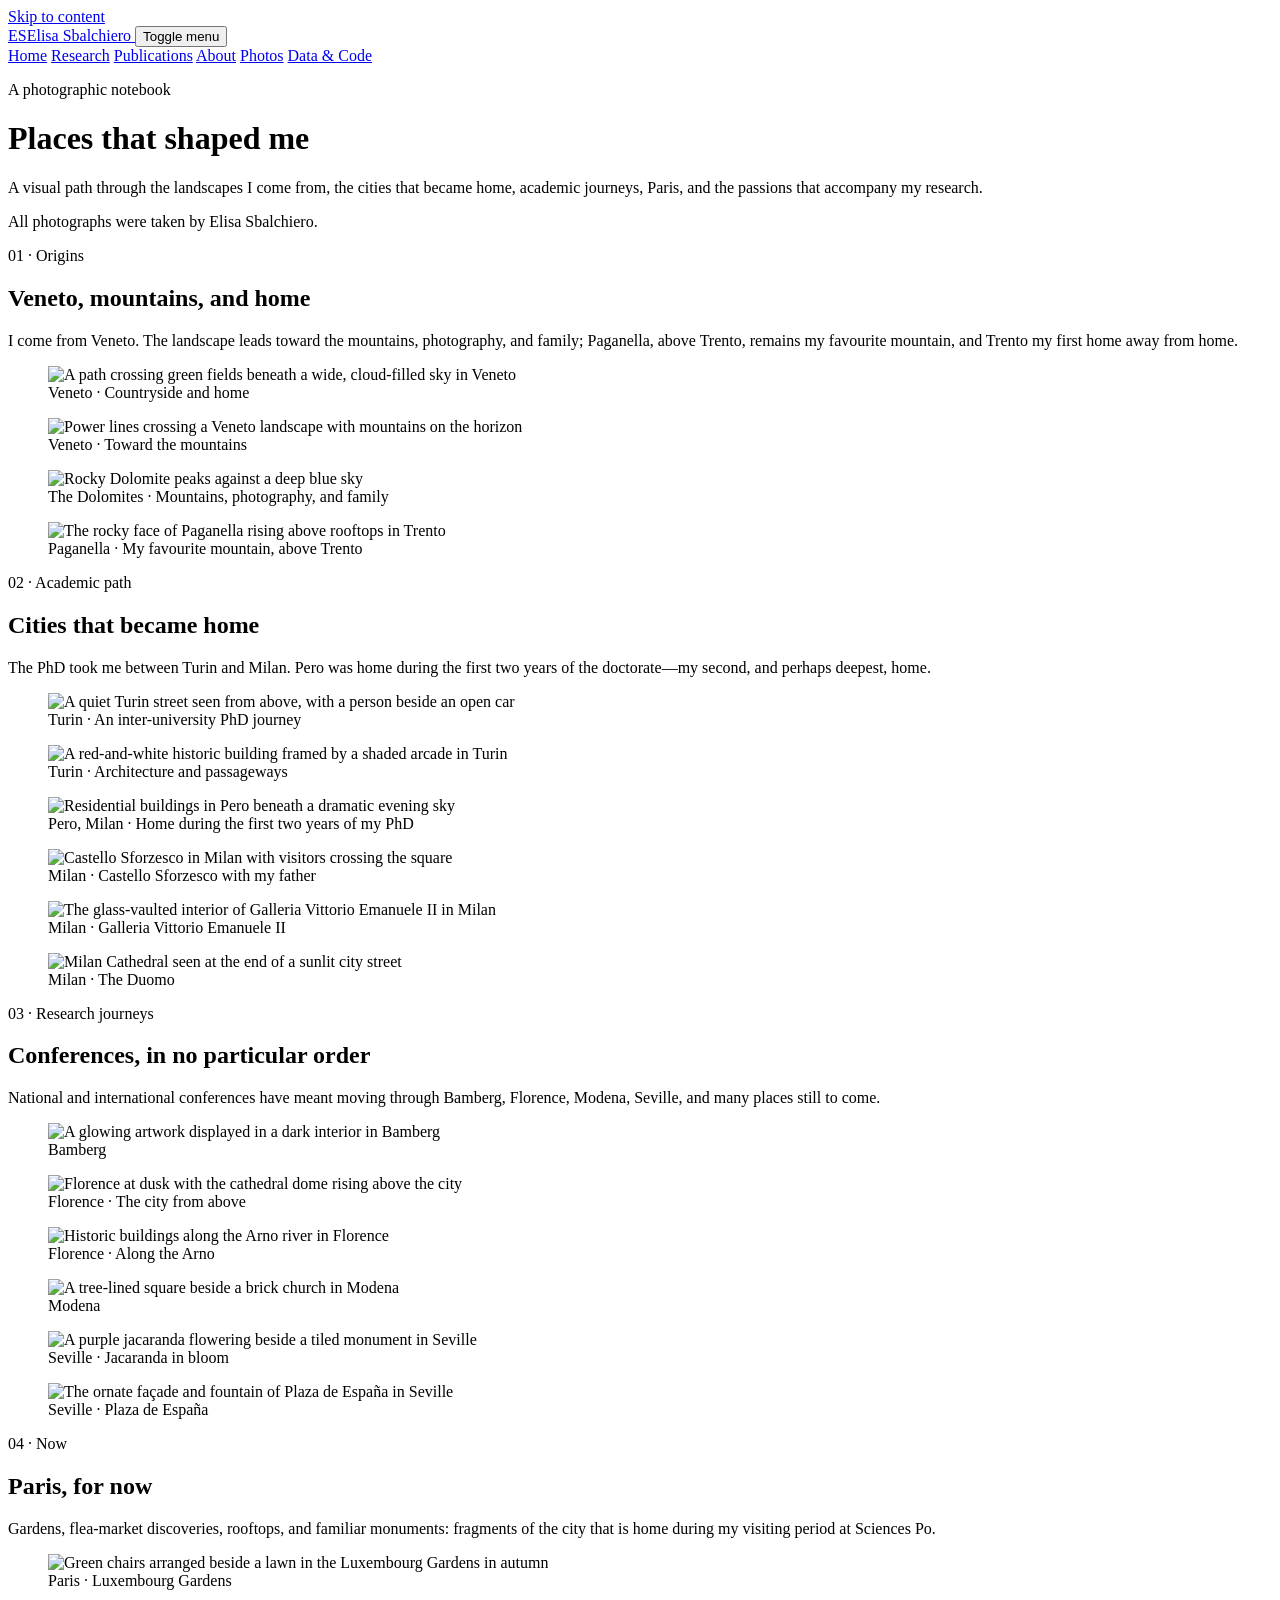
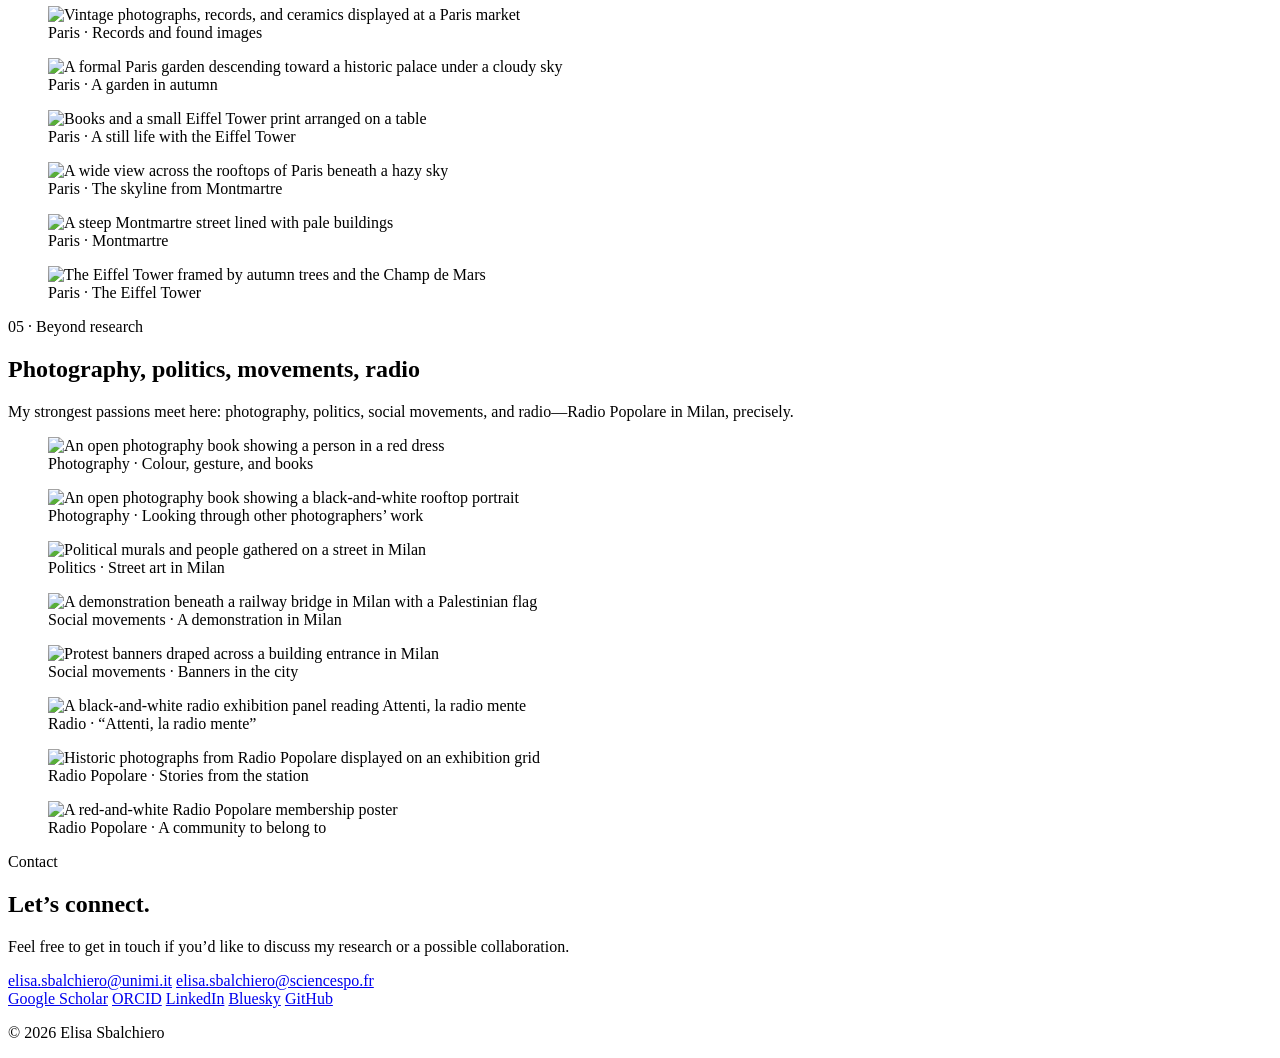
==== photos.html @ 76f6eaca "Publish academic website" ====
<!doctype html>
<html lang="en">
<head>
  <meta charset="utf-8">
  <meta name="viewport" content="width=device-width, initial-scale=1">
  <meta name="description" content="A photographic notebook by Elisa Sbalchiero: places, academic journeys, and passions beyond research.">
  <meta name="theme-color" content="#284f48">
  <title>Photos · Elisa Sbalchiero</title>
  <link rel="icon" href="assets/favicon.svg" type="image/svg+xml">
  <link rel="stylesheet" href="assets/style.css?v=20261105-1">
  <script defer src="assets/site.js?v=20261105-1"></script>
</head>
<body>
  <a class="skip-link" href="#main">Skip to content</a>
  <header class="site-header">
    <div class="page-shell nav-shell">
      <a class="wordmark" href="index.html" aria-label="Elisa Sbalchiero, home">
        <span class="wordmark-mark" aria-hidden="true">ES</span><span>Elisa Sbalchiero</span>
      </a>
      <button class="nav-toggle" type="button" aria-expanded="false" aria-controls="site-nav" data-nav-toggle>
        <span class="sr-only">Toggle menu</span><span></span><span></span><span></span>
      </button>
      <nav class="site-nav" id="site-nav" aria-label="Primary navigation" data-nav>
        <a href="index.html">Home</a>
        <a href="research.html">Research</a>
        <a href="publications.html">Publications</a>
        <a href="about.html">About</a>
        <a href="photos.html" aria-current="page">Photos</a>
        <a href="data-code.html">Data &amp; Code</a>
      </nav>
    </div>
  </header>

  <main id="main">
    <header class="page-header photo-page-header">
      <div class="page-shell narrow">
        <p class="eyebrow">A photographic notebook</p>
        <h1>Places that shaped me</h1>
        <p class="page-lead">A visual path through the landscapes I come from, the cities that became home, academic journeys, Paris, and the passions that accompany my research.</p>
        <p class="photo-credit">All photographs were taken by Elisa Sbalchiero.</p>
      </div>
    </header>

    <section class="photo-section" aria-labelledby="origins-title">
      <div class="page-shell">
        <div class="photo-section-heading">
          <p class="eyebrow">01 · Origins</p>
          <h2 id="origins-title">Veneto, mountains, and home</h2>
          <p>I come from Veneto. The landscape leads toward the mountains, photography, and family; Paganella, above Trento, remains my favourite mountain, and Trento my first home away from home.</p>
        </div>
        <div class="photo-grid">
          <figure class="photo-card photo-card-wide"><img src="assets/photos/01-veneto-fields.jpg" width="1600" height="1200" alt="A path crossing green fields beneath a wide, cloud-filled sky in Veneto" decoding="async"><figcaption>Veneto · Countryside and home</figcaption></figure>
          <figure class="photo-card"><img src="assets/photos/02-veneto-horizon.jpg" width="1600" height="1200" alt="Power lines crossing a Veneto landscape with mountains on the horizon" loading="lazy" decoding="async"><figcaption>Veneto · Toward the mountains</figcaption></figure>
          <figure class="photo-card"><img src="assets/photos/03-dolomites.jpg" width="1600" height="1200" alt="Rocky Dolomite peaks against a deep blue sky" loading="lazy" decoding="async"><figcaption>The Dolomites · Mountains, photography, and family</figcaption></figure>
          <figure class="photo-card"><img src="assets/photos/04-paganella-trento.jpg" width="1600" height="1200" alt="The rocky face of Paganella rising above rooftops in Trento" loading="lazy" decoding="async"><figcaption>Paganella · My favourite mountain, above Trento</figcaption></figure>
        </div>
      </div>
    </section>

    <section class="photo-section photo-section-tinted" aria-labelledby="homes-title">
      <div class="page-shell">
        <div class="photo-section-heading">
          <p class="eyebrow">02 · Academic path</p>
          <h2 id="homes-title">Cities that became home</h2>
          <p>The PhD took me between Turin and Milan. Pero was home during the first two years of the doctorate—my second, and perhaps deepest, home.</p>
        </div>
        <div class="photo-grid">
          <figure class="photo-card"><img src="assets/photos/05-turin-street.jpg" width="1600" height="1200" alt="A quiet Turin street seen from above, with a person beside an open car" loading="lazy" decoding="async"><figcaption>Turin · An inter-university PhD journey</figcaption></figure>
          <figure class="photo-card"><img src="assets/photos/06-turin-architecture.jpg" width="1600" height="1200" alt="A red-and-white historic building framed by a shaded arcade in Turin" loading="lazy" decoding="async"><figcaption>Turin · Architecture and passageways</figcaption></figure>
          <figure class="photo-card"><img src="assets/photos/07-pero-milan.jpg" width="1600" height="1200" alt="Residential buildings in Pero beneath a dramatic evening sky" loading="lazy" decoding="async"><figcaption>Pero, Milan · Home during the first two years of my PhD</figcaption></figure>
          <figure class="photo-card"><img src="assets/photos/08-castello-sforzesco.jpg" width="1600" height="1200" alt="Castello Sforzesco in Milan with visitors crossing the square" loading="lazy" decoding="async"><figcaption>Milan · Castello Sforzesco with my father</figcaption></figure>
          <figure class="photo-card"><img src="assets/photos/09-galleria-milan.jpg" width="1600" height="1200" alt="The glass-vaulted interior of Galleria Vittorio Emanuele II in Milan" loading="lazy" decoding="async"><figcaption>Milan · Galleria Vittorio Emanuele II</figcaption></figure>
          <figure class="photo-card"><img src="assets/photos/10-duomo-milan.jpg" width="1600" height="1200" alt="Milan Cathedral seen at the end of a sunlit city street" loading="lazy" decoding="async"><figcaption>Milan · The Duomo</figcaption></figure>
        </div>
      </div>
    </section>

    <section class="photo-section" aria-labelledby="journeys-title">
      <div class="page-shell">
        <div class="photo-section-heading">
          <p class="eyebrow">03 · Research journeys</p>
          <h2 id="journeys-title">Conferences, in no particular order</h2>
          <p>National and international conferences have meant moving through Bamberg, Florence, Modena, Seville, and many places still to come.</p>
        </div>
        <div class="photo-grid">
          <figure class="photo-card"><img src="assets/photos/11-bamberg.jpg" width="1600" height="1200" alt="A glowing artwork displayed in a dark interior in Bamberg" loading="lazy" decoding="async"><figcaption>Bamberg</figcaption></figure>
          <figure class="photo-card"><img src="assets/photos/12-florence-skyline.jpg" width="1600" height="1200" alt="Florence at dusk with the cathedral dome rising above the city" loading="lazy" decoding="async"><figcaption>Florence · The city from above</figcaption></figure>
          <figure class="photo-card"><img src="assets/photos/13-florence-arno.jpg" width="1600" height="1200" alt="Historic buildings along the Arno river in Florence" loading="lazy" decoding="async"><figcaption>Florence · Along the Arno</figcaption></figure>
          <figure class="photo-card"><img src="assets/photos/14-modena.jpg" width="1600" height="1200" alt="A tree-lined square beside a brick church in Modena" loading="lazy" decoding="async"><figcaption>Modena</figcaption></figure>
          <figure class="photo-card"><img src="assets/photos/15-seville-jacaranda.jpg" width="1600" height="1200" alt="A purple jacaranda flowering beside a tiled monument in Seville" loading="lazy" decoding="async"><figcaption>Seville · Jacaranda in bloom</figcaption></figure>
          <figure class="photo-card"><img src="assets/photos/16-seville-plaza-espana.jpg" width="1600" height="1200" alt="The ornate façade and fountain of Plaza de España in Seville" loading="lazy" decoding="async"><figcaption>Seville · Plaza de España</figcaption></figure>
        </div>
      </div>
    </section>

    <section class="photo-section photo-section-tinted" aria-labelledby="paris-title">
      <div class="page-shell">
        <div class="photo-section-heading">
          <p class="eyebrow">04 · Now</p>
          <h2 id="paris-title">Paris, for now</h2>
          <p>Gardens, flea-market discoveries, rooftops, and familiar monuments: fragments of the city that is home during my visiting period at Sciences Po.</p>
        </div>
        <div class="photo-grid">
          <figure class="photo-card"><img src="assets/photos/17-paris-luxembourg-gardens.jpg" width="1600" height="1200" alt="Green chairs arranged beside a lawn in the Luxembourg Gardens in autumn" loading="lazy" decoding="async"><figcaption>Paris · Luxembourg Gardens</figcaption></figure>
          <figure class="photo-card"><img src="assets/photos/18-paris-market.jpg" width="1600" height="1200" alt="Vintage photographs, records, and ceramics displayed at a Paris market" loading="lazy" decoding="async"><figcaption>Paris · Records and found images</figcaption></figure>
          <figure class="photo-card"><img src="assets/photos/19-paris-gardens.jpg" width="1600" height="1200" alt="A formal Paris garden descending toward a historic palace under a cloudy sky" loading="lazy" decoding="async"><figcaption>Paris · A garden in autumn</figcaption></figure>
          <figure class="photo-card"><img src="assets/photos/20-paris-still-life.jpg" width="1600" height="1200" alt="Books and a small Eiffel Tower print arranged on a table" loading="lazy" decoding="async"><figcaption>Paris · A still life with the Eiffel Tower</figcaption></figure>
          <figure class="photo-card"><img src="assets/photos/21-paris-skyline.jpg" width="1600" height="1200" alt="A wide view across the rooftops of Paris beneath a hazy sky" loading="lazy" decoding="async"><figcaption>Paris · The skyline from Montmartre</figcaption></figure>
          <figure class="photo-card"><img src="assets/photos/22-montmartre.jpg" width="1600" height="1200" alt="A steep Montmartre street lined with pale buildings" loading="lazy" decoding="async"><figcaption>Paris · Montmartre</figcaption></figure>
          <figure class="photo-card photo-card-wide"><img src="assets/photos/23-eiffel-tower.jpg" width="1600" height="1200" alt="The Eiffel Tower framed by autumn trees and the Champ de Mars" loading="lazy" decoding="async"><figcaption>Paris · The Eiffel Tower</figcaption></figure>
        </div>
      </div>
    </section>

    <section class="photo-section" aria-labelledby="passions-title">
      <div class="page-shell">
        <div class="photo-section-heading">
          <p class="eyebrow">05 · Beyond research</p>
          <h2 id="passions-title">Photography, politics, movements, radio</h2>
          <p>My strongest passions meet here: photography, politics, social movements, and radio—Radio Popolare in Milan, precisely.</p>
        </div>
        <div class="photo-grid">
          <figure class="photo-card"><img src="assets/photos/24-photography-book-red.jpg" width="1600" height="1200" alt="An open photography book showing a person in a red dress" loading="lazy" decoding="async"><figcaption>Photography · Colour, gesture, and books</figcaption></figure>
          <figure class="photo-card"><img src="assets/photos/25-photography-book-black-white.jpg" width="1600" height="1200" alt="An open photography book showing a black-and-white rooftop portrait" loading="lazy" decoding="async"><figcaption>Photography · Looking through other photographers’ work</figcaption></figure>
          <figure class="photo-card"><img src="assets/photos/26-political-street-art.jpg" width="1600" height="1200" alt="Political murals and people gathered on a street in Milan" loading="lazy" decoding="async"><figcaption>Politics · Street art in Milan</figcaption></figure>
          <figure class="photo-card"><img src="assets/photos/27-social-movement-milan.jpg" width="1600" height="1200" alt="A demonstration beneath a railway bridge in Milan with a Palestinian flag" loading="lazy" decoding="async"><figcaption>Social movements · A demonstration in Milan</figcaption></figure>
          <figure class="photo-card"><img src="assets/photos/28-demonstration-milan.jpg" width="1600" height="1200" alt="Protest banners draped across a building entrance in Milan" loading="lazy" decoding="async"><figcaption>Social movements · Banners in the city</figcaption></figure>
          <figure class="photo-card"><img src="assets/photos/29-radio-exhibition.jpg" width="1600" height="1200" alt="A black-and-white radio exhibition panel reading Attenti, la radio mente" loading="lazy" decoding="async"><figcaption>Radio · “Attenti, la radio mente”</figcaption></figure>
          <figure class="photo-card"><img src="assets/photos/30-radio-popolare-history.jpg" width="1600" height="1200" alt="Historic photographs from Radio Popolare displayed on an exhibition grid" loading="lazy" decoding="async"><figcaption>Radio Popolare · Stories from the station</figcaption></figure>
          <figure class="photo-card"><img src="assets/photos/31-radio-popolare-membership.jpg" width="1600" height="1200" alt="A red-and-white Radio Popolare membership poster" loading="lazy" decoding="async"><figcaption>Radio Popolare · A community to belong to</figcaption></figure>
        </div>
      </div>
    </section>
  </main>

  <footer class="site-footer">
    <div class="page-shell footer-main">
      <div>
        <p class="footer-label">Contact</p>
        <h2>Let’s connect.</h2>
        <p>Feel free to get in touch if you’d like to discuss my research or a possible collaboration.</p>
      </div>
      <div class="footer-contacts">
        <a href="mailto:elisa.sbalchiero@unimi.it">elisa.sbalchiero@unimi.it</a>
        <a href="mailto:elisa.sbalchiero@sciencespo.fr">elisa.sbalchiero@sciencespo.fr</a>
      </div>
    </div>
    <div class="page-shell footer-bottom">
      <div class="profile-links" aria-label="Academic and social profiles">
        <a href="https://scholar.google.com/citations?hl=it&amp;user=_3yX9PUAAAAJ">Google Scholar</a>
        <a href="https://orcid.org/0009-0001-4940-1636">ORCID</a>
        <a href="https://www.linkedin.com/in/elisa-sbalchiero/">LinkedIn</a>
        <a href="https://bsky.app/profile/elisasbalchiero.bsky.social">Bluesky</a>
        <a href="https://github.com/elisasbalchiero-research">GitHub</a>
      </div>
      <p>© <span data-year>2026</span> Elisa Sbalchiero</p>
    </div>
  </footer>
</body>
</html>
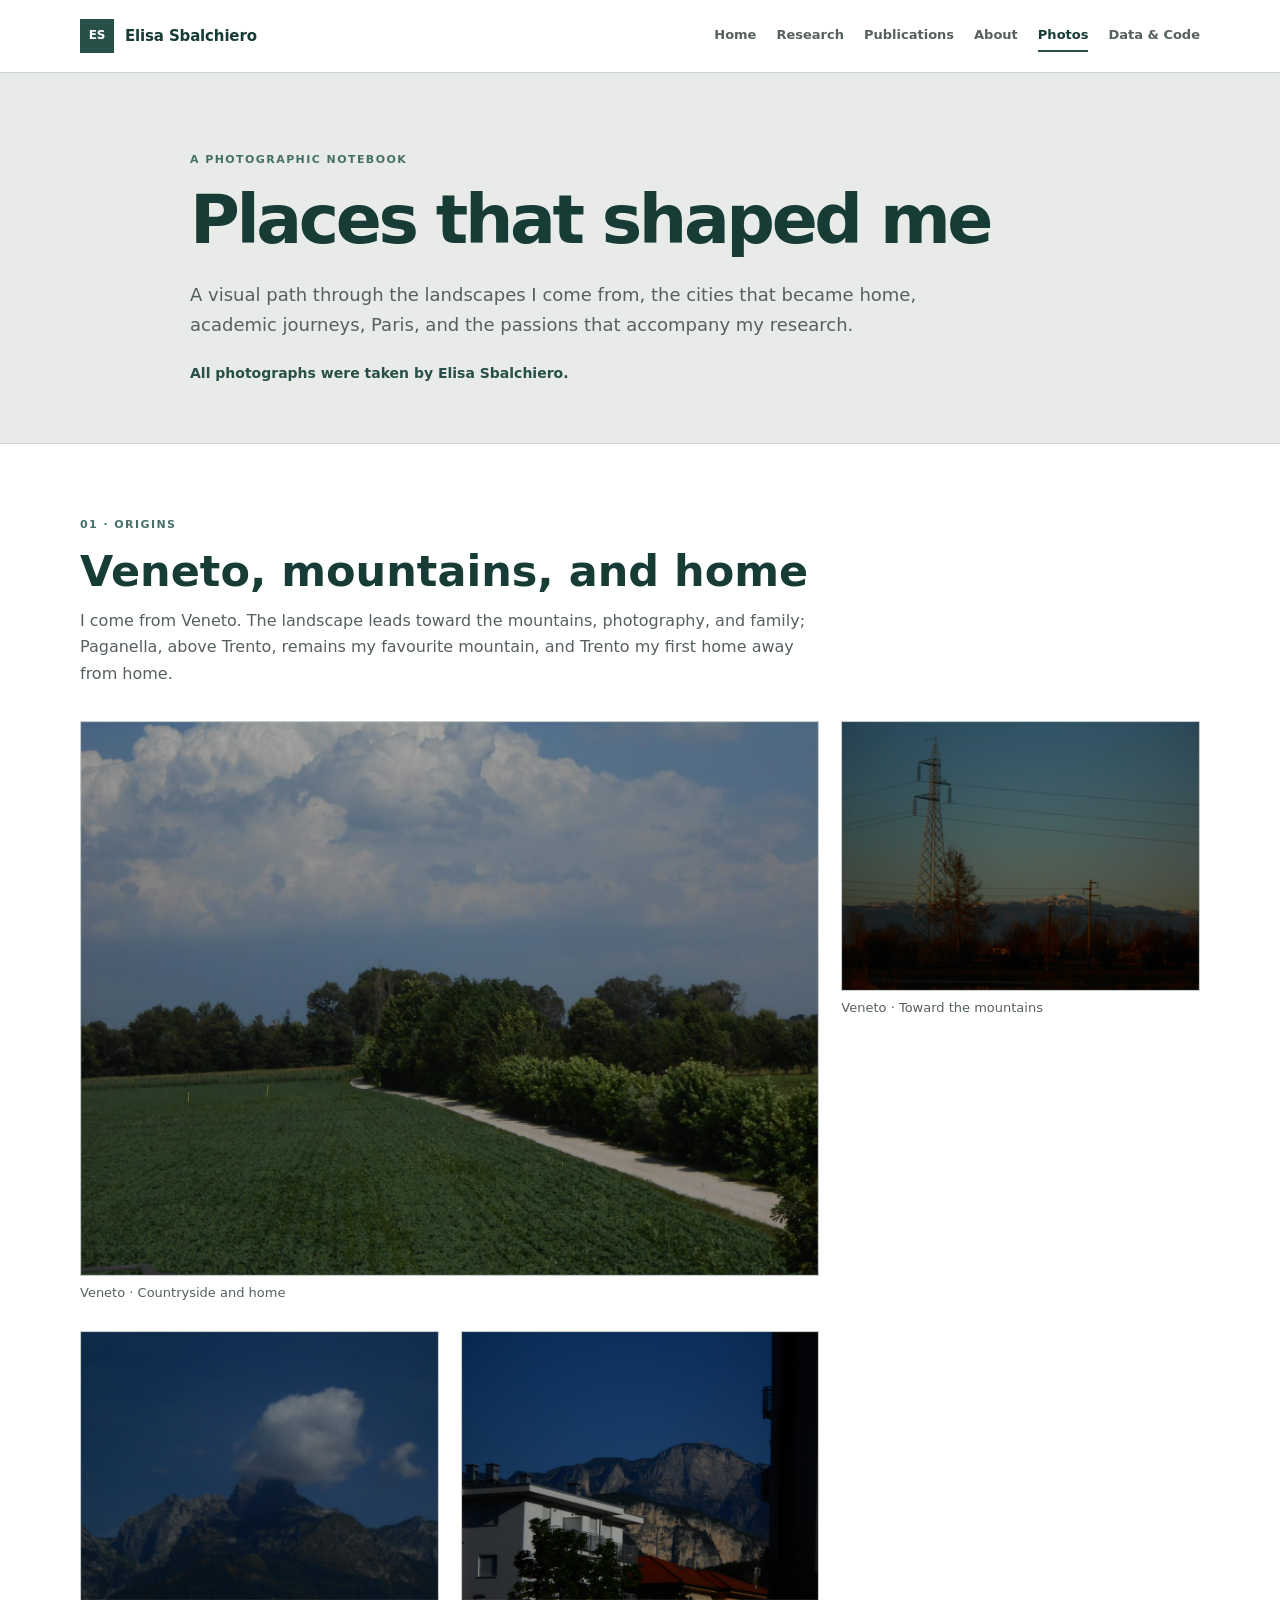
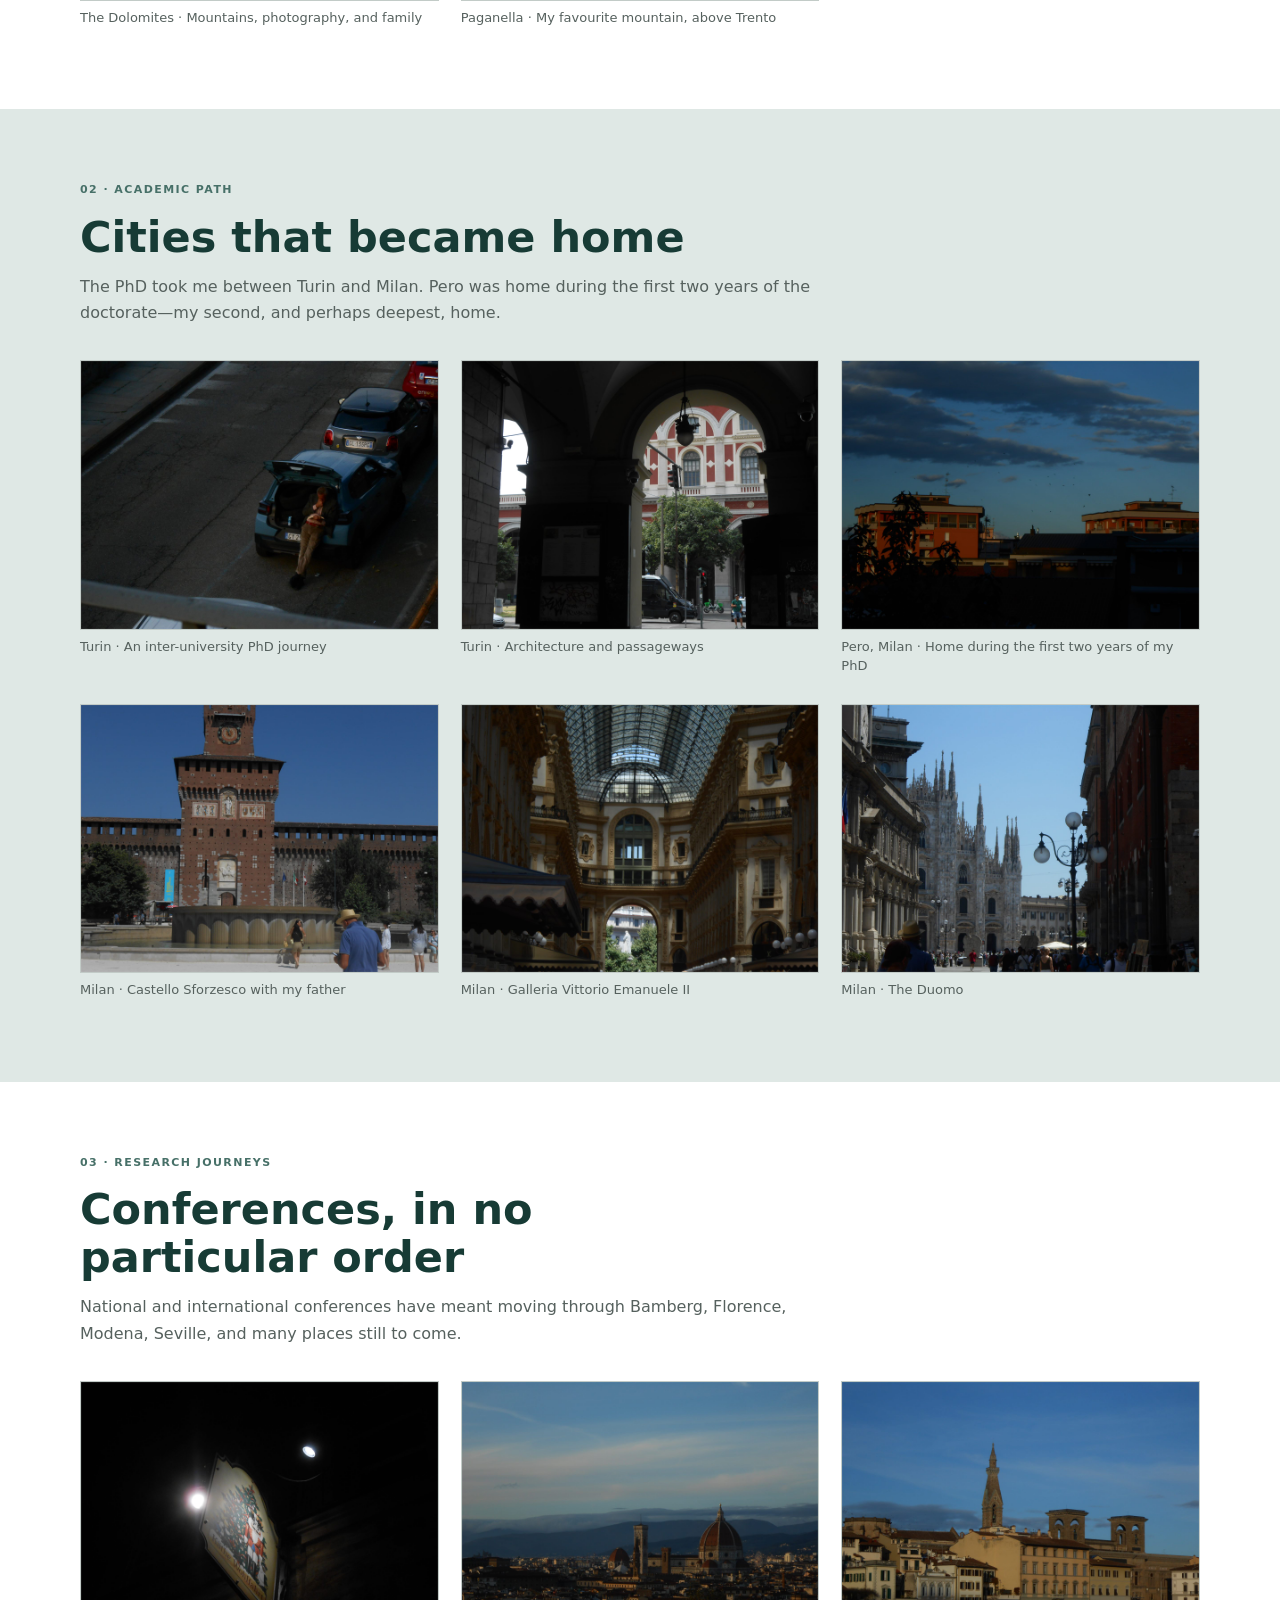
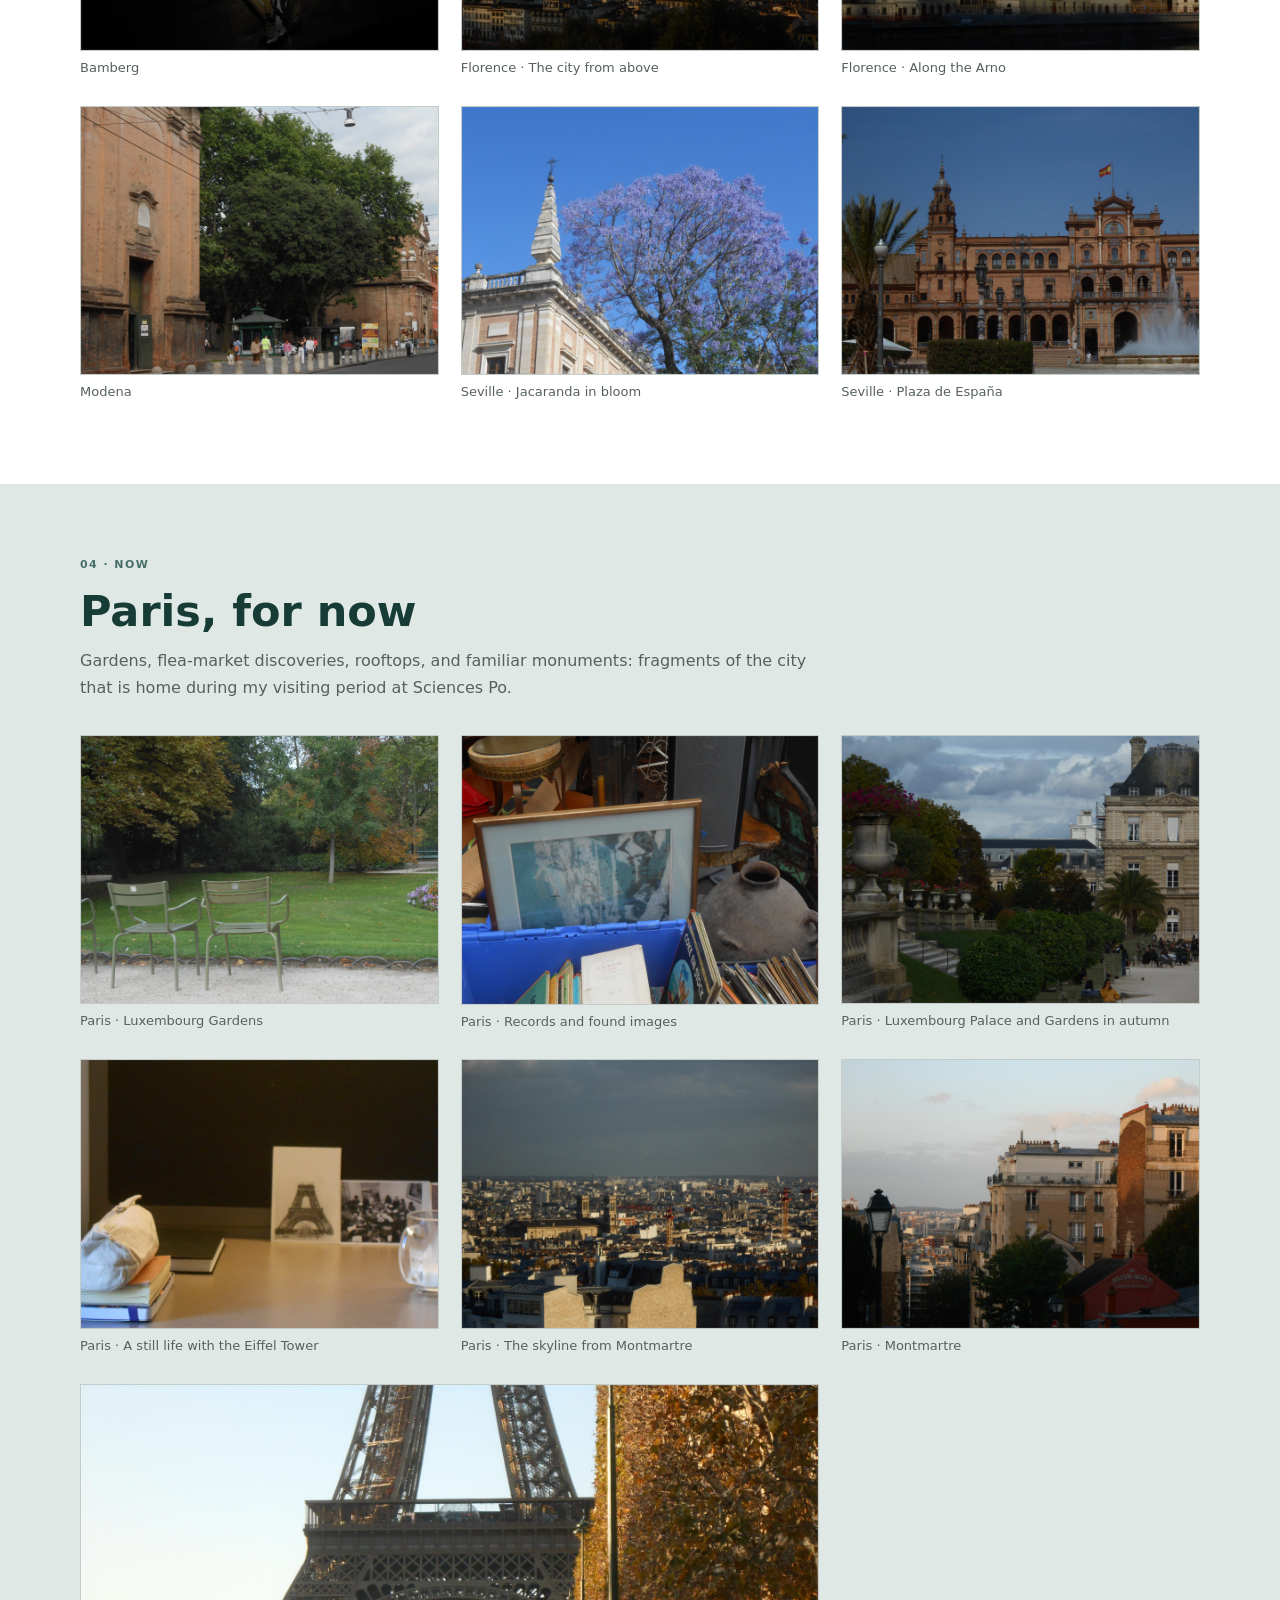
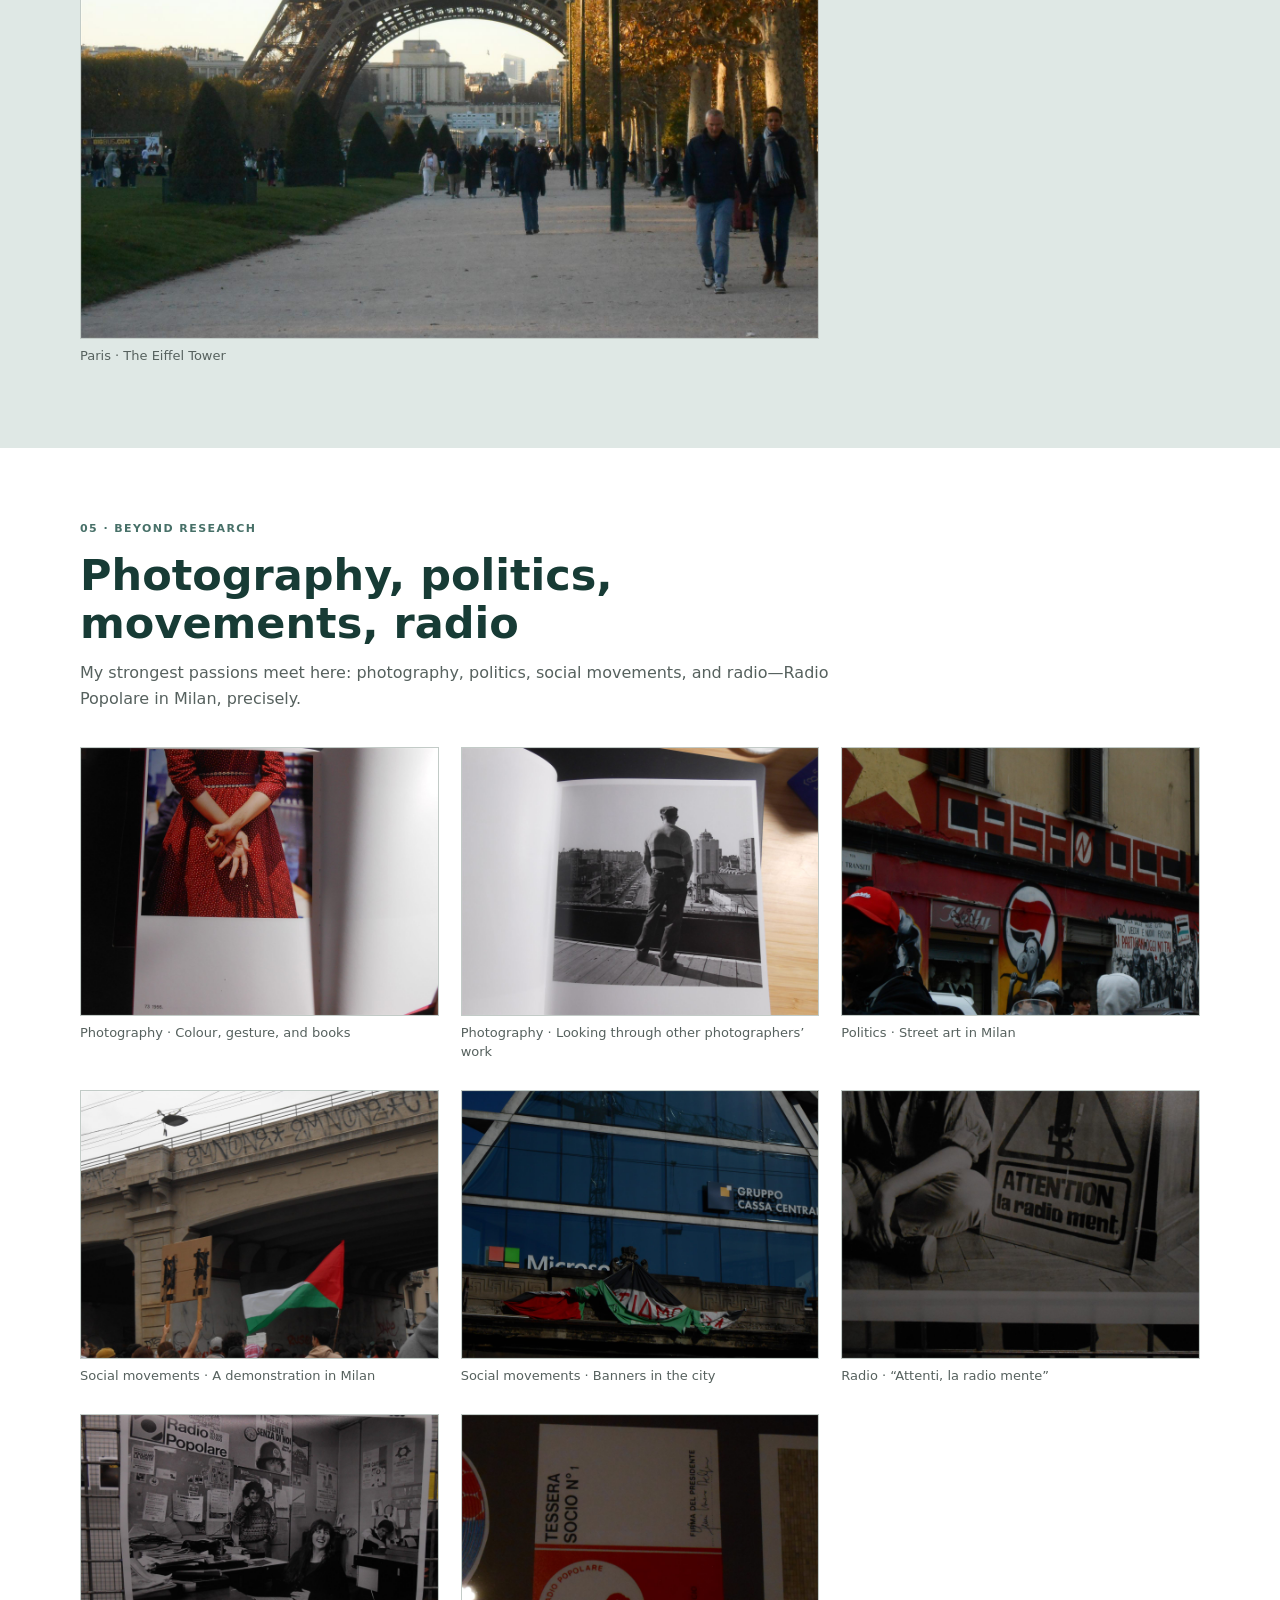
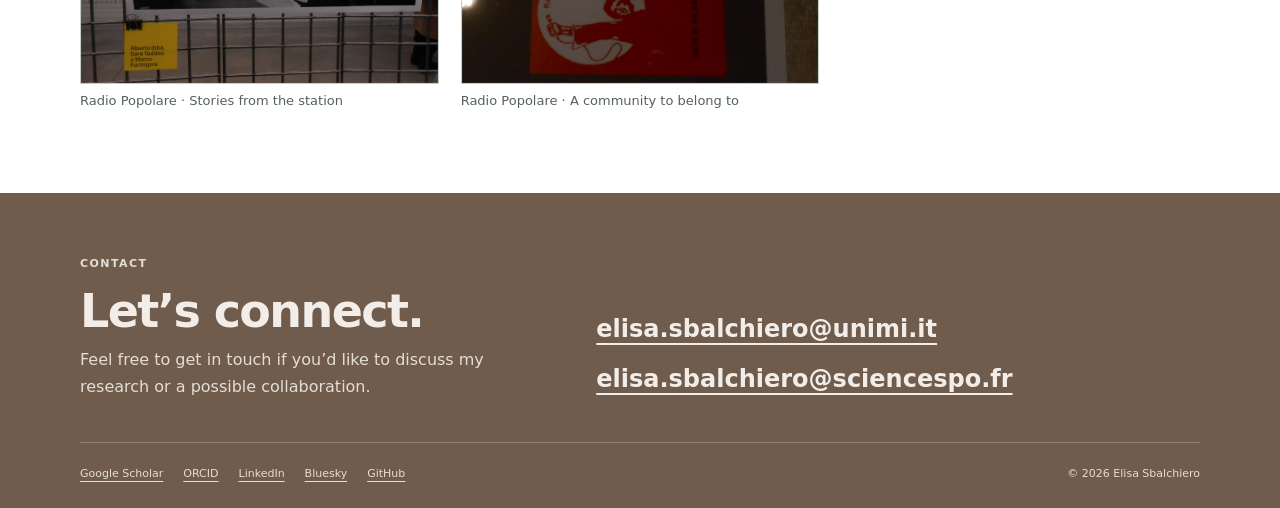
==== commit aa8aa843: "Add new photos and update captions" ====
--- a/photos.html
+++ b/photos.html
@@ -103,7 +103,7 @@
         <div class="photo-grid">
           <figure class="photo-card"><img src="assets/photos/17-paris-luxembourg-gardens.jpg" width="1600" height="1200" alt="Green chairs arranged beside a lawn in the Luxembourg Gardens in autumn" loading="lazy" decoding="async"><figcaption>Paris · Luxembourg Gardens</figcaption></figure>
           <figure class="photo-card"><img src="assets/photos/18-paris-market.jpg" width="1600" height="1200" alt="Vintage photographs, records, and ceramics displayed at a Paris market" loading="lazy" decoding="async"><figcaption>Paris · Records and found images</figcaption></figure>
-          <figure class="photo-card"><img src="assets/photos/19-paris-gardens.jpg" width="1600" height="1200" alt="A formal Paris garden descending toward a historic palace under a cloudy sky" loading="lazy" decoding="async"><figcaption>Paris · A garden in autumn</figcaption></figure>
+          <figure class="photo-card"><img src="assets/photos/19-paris-gardens.jpg" width="1600" height="1200" alt="The Luxembourg Palace and its formal gardens under a cloudy autumn sky" loading="lazy" decoding="async"><figcaption>Paris · Luxembourg Palace and Gardens in autumn</figcaption></figure>
           <figure class="photo-card"><img src="assets/photos/20-paris-still-life.jpg" width="1600" height="1200" alt="Books and a small Eiffel Tower print arranged on a table" loading="lazy" decoding="async"><figcaption>Paris · A still life with the Eiffel Tower</figcaption></figure>
           <figure class="photo-card"><img src="assets/photos/21-paris-skyline.jpg" width="1600" height="1200" alt="A wide view across the rooftops of Paris beneath a hazy sky" loading="lazy" decoding="async"><figcaption>Paris · The skyline from Montmartre</figcaption></figure>
           <figure class="photo-card"><img src="assets/photos/22-montmartre.jpg" width="1600" height="1200" alt="A steep Montmartre street lined with pale buildings" loading="lazy" decoding="async"><figcaption>Paris · Montmartre</figcaption></figure>
--- a/assets/style.css
+++ b/assets/style.css
@@ -0,0 +1,1004 @@
+:root {
+  --green-950: #173b35;
+  --green-800: #284f48;
+  --green-650: #477068;
+  --green-150: #dfe8e5;
+  --gray-950: #29312f;
+  --gray-700: #56615e;
+  --gray-500: #7d8683;
+  --gray-250: #d5dad7;
+  --gray-150: #e8ebe8;
+  --gray-75: #f3f4f2;
+  --white: #ffffff;
+  --brown-900: #4f4035;
+  --brown-750: #6f5c4d;
+  --brown-500: #9b8574;
+  --brown-150: #e5ddd5;
+  --line: #ccd2cf;
+  --page: min(1120px, calc(100vw - 48px));
+  --sans: Inter, ui-sans-serif, system-ui, -apple-system, BlinkMacSystemFont, "Segoe UI", sans-serif;
+}
+
+* { box-sizing: border-box; }
+
+html { background: var(--gray-75); }
+
+body {
+  margin: 0;
+  color: var(--gray-950);
+  background: var(--gray-75);
+  font-family: var(--sans);
+  font-size: 16px;
+  line-height: 1.65;
+  text-rendering: optimizeLegibility;
+}
+
+a { color: inherit; }
+img { max-width: 100%; display: block; }
+button, a { -webkit-tap-highlight-color: transparent; }
+h1, h2, h3, p { margin-top: 0; }
+h1, h2, h3 { line-height: 1.12; text-wrap: balance; }
+p { text-wrap: pretty; }
+
+.page-shell { width: var(--page); margin-inline: auto; }
+.narrow { max-width: 900px; margin-inline: auto; }
+
+.sr-only {
+  position: absolute;
+  width: 1px;
+  height: 1px;
+  padding: 0;
+  margin: -1px;
+  overflow: hidden;
+  clip: rect(0, 0, 0, 0);
+  white-space: nowrap;
+  border: 0;
+}
+
+.skip-link {
+  position: fixed;
+  top: -80px;
+  left: 16px;
+  z-index: 1000;
+  padding: 10px 14px;
+  color: var(--white);
+  background: var(--green-950);
+  text-decoration: none;
+}
+
+.skip-link:focus { top: 16px; }
+
+.site-header {
+  position: sticky;
+  top: 0;
+  z-index: 100;
+  border-bottom: 1px solid var(--line);
+  background: rgba(255, 255, 255, .97);
+}
+
+.nav-shell {
+  min-height: 72px;
+  display: flex;
+  align-items: center;
+  justify-content: space-between;
+  gap: 28px;
+}
+
+.wordmark {
+  display: inline-flex;
+  align-items: center;
+  gap: 11px;
+  color: var(--green-950);
+  font-size: 15px;
+  font-weight: 720;
+  letter-spacing: -.01em;
+  text-decoration: none;
+}
+
+.wordmark-mark {
+  width: 34px;
+  height: 34px;
+  display: grid;
+  place-items: center;
+  color: var(--white);
+  background: var(--green-800);
+  font-size: 12px;
+  font-weight: 800;
+}
+
+.site-nav {
+  display: flex;
+  align-items: center;
+  gap: 20px;
+}
+
+.site-nav a {
+  padding: 4px 0;
+  border-bottom: 2px solid transparent;
+  color: var(--gray-700);
+  font-size: 13px;
+  font-weight: 650;
+  text-decoration: none;
+}
+
+.site-nav a:hover,
+.site-nav a:focus-visible,
+.site-nav a[aria-current="page"] {
+  border-color: var(--green-800);
+  color: var(--green-950);
+}
+
+.nav-toggle { display: none; }
+
+.eyebrow,
+.panel-label,
+.footer-label {
+  margin-bottom: 13px;
+  color: var(--green-650);
+  font-size: 11px;
+  font-weight: 800;
+  letter-spacing: .13em;
+  text-transform: uppercase;
+}
+
+.button-row {
+  display: flex;
+  flex-wrap: wrap;
+  gap: 10px;
+}
+
+.button {
+  min-height: 44px;
+  padding: 9px 17px;
+  display: inline-flex;
+  align-items: center;
+  justify-content: center;
+  border: 1px solid var(--green-800);
+  border-radius: 3px;
+  font-size: 13px;
+  font-weight: 720;
+  text-decoration: none;
+}
+
+.button-primary {
+  color: var(--white);
+  background: var(--green-800);
+}
+
+.button-primary:hover,
+.button-primary:focus-visible { background: var(--green-950); }
+
+.button-secondary {
+  color: var(--green-950);
+  background: transparent;
+}
+
+.button-secondary:hover,
+.button-secondary:focus-visible { background: var(--green-150); }
+
+.text-link {
+  display: inline-flex;
+  align-items: center;
+  gap: 7px;
+  color: var(--green-800);
+  font-size: 13px;
+  font-weight: 750;
+  text-underline-offset: 5px;
+}
+
+.home-hero {
+  padding: 88px 0 80px;
+  border-bottom: 1px solid var(--line);
+}
+
+.home-grid {
+  display: grid;
+  grid-template-columns: minmax(0, 1.65fr) minmax(290px, .7fr);
+  gap: clamp(60px, 10vw, 130px);
+  align-items: end;
+}
+
+.home-copy { max-width: 760px; }
+
+.home-copy h1 {
+  margin-bottom: 20px;
+  color: var(--green-950);
+  font-size: clamp(48px, 6vw, 78px);
+  font-weight: 610;
+  letter-spacing: -.055em;
+}
+
+.home-title {
+  max-width: 720px;
+  margin-bottom: 22px;
+  color: var(--green-800);
+  font-size: clamp(23px, 2.6vw, 31px);
+  font-weight: 620;
+  line-height: 1.28;
+}
+
+.home-intro {
+  max-width: 720px;
+  margin-bottom: 30px;
+  color: var(--gray-700);
+  font-size: 17px;
+}
+
+.current-panel {
+  padding: 27px;
+  border-top: 4px solid var(--green-800);
+  background: var(--gray-150);
+}
+
+.compact-facts,
+.plain-facts,
+.profile-facts { margin: 0; }
+
+.compact-facts > div {
+  padding: 15px 0;
+  border-top: 1px solid var(--line);
+}
+
+.compact-facts dt,
+.plain-facts dt,
+.profile-facts dt {
+  color: var(--gray-500);
+  font-size: 10px;
+  font-weight: 800;
+  letter-spacing: .1em;
+  text-transform: uppercase;
+}
+
+.compact-facts dd {
+  margin: 3px 0 0;
+  color: var(--green-950);
+  font-size: 14px;
+  font-weight: 670;
+}
+
+.home-directory {
+  padding: 78px 0 88px;
+  background: var(--white);
+}
+
+.section-intro { margin-bottom: 34px; }
+
+.section-intro h2,
+.about-profile h2,
+.thesis-section h2,
+.repository-panel h2,
+.personal-story h2 {
+  margin-bottom: 0;
+  color: var(--green-950);
+  font-size: clamp(30px, 4vw, 45px);
+  font-weight: 610;
+  letter-spacing: -.035em;
+}
+
+.directory-list { border-top: 1px solid var(--line); }
+
+.directory-list a {
+  min-height: 82px;
+  padding: 18px 0;
+  display: grid;
+  grid-template-columns: minmax(140px, .7fr) 1.5fr auto;
+  gap: 28px;
+  align-items: center;
+  border-bottom: 1px solid var(--line);
+  text-decoration: none;
+}
+
+.directory-list a > span:first-child {
+  color: var(--green-950);
+  font-size: 20px;
+  font-weight: 700;
+}
+
+.directory-list small {
+  color: var(--gray-700);
+  font-size: 14px;
+}
+
+.directory-list a > span:last-child {
+  color: var(--green-650);
+  font-size: 22px;
+}
+
+.directory-list a:hover,
+.directory-list a:focus-visible { background: var(--gray-75); }
+
+.closing-note {
+  padding: 58px 0;
+  color: var(--brown-900);
+  background: var(--brown-150);
+}
+
+.closing-note-grid {
+  display: grid;
+  grid-template-columns: .45fr 1.55fr;
+  gap: 45px;
+  align-items: start;
+}
+
+.closing-note .eyebrow { color: var(--brown-750); }
+
+.closing-note-grid > p:last-child {
+  max-width: 820px;
+  margin: 0;
+  font-size: clamp(22px, 2.8vw, 32px);
+  font-weight: 590;
+  line-height: 1.35;
+}
+
+.page-header {
+  padding: 78px 0 68px;
+  border-bottom: 1px solid var(--line);
+  background: var(--gray-150);
+}
+
+.page-header h1 {
+  max-width: 850px;
+  margin-bottom: 22px;
+  color: var(--green-950);
+  font-size: clamp(42px, 5.8vw, 68px);
+  font-weight: 610;
+  letter-spacing: -.05em;
+}
+
+.page-lead {
+  max-width: 800px;
+  margin-bottom: 0;
+  color: var(--gray-700);
+  font-size: 18px;
+}
+
+.content-section {
+  padding: 78px 0 92px;
+  background: var(--white);
+}
+
+.split-heading {
+  display: grid;
+  grid-template-columns: .45fr 1.55fr;
+  gap: 45px;
+  align-items: end;
+}
+
+.topic-list { border-top: 1px solid var(--line); }
+
+.topic-list article {
+  padding: 28px 0;
+  display: grid;
+  grid-template-columns: 100px 1fr;
+  gap: 30px;
+  border-bottom: 1px solid var(--line);
+}
+
+.topic-list article > span {
+  color: var(--green-650);
+  font-size: 13px;
+  font-weight: 800;
+}
+
+.topic-list h3 {
+  margin-bottom: 8px;
+  color: var(--green-950);
+  font-size: 23px;
+  font-weight: 670;
+}
+
+.topic-list p {
+  max-width: 780px;
+  margin: 0;
+  color: var(--gray-700);
+}
+
+.thesis-section {
+  padding: 80px 0 88px;
+  color: var(--brown-900);
+  background: var(--brown-150);
+}
+
+.thesis-section .eyebrow { color: var(--brown-750); }
+
+.thesis-section-intro { margin-bottom: 46px; }
+
+.thesis-grid {
+  display: grid;
+  grid-template-columns: 1.15fr .85fr;
+  gap: 80px;
+  align-items: start;
+}
+
+.thesis-project-title {
+  margin: 0;
+  color: var(--brown-900);
+  font-size: clamp(27px, 3.2vw, 38px);
+  font-weight: 650;
+  letter-spacing: -.025em;
+}
+
+.thesis-subtitle {
+  max-width: 620px;
+  margin: 18px 0 0;
+  color: var(--brown-750);
+  font-size: 18px;
+  font-weight: 650;
+}
+
+.plain-facts > div {
+  padding: 0 0 18px;
+  margin-bottom: 18px;
+  border-bottom: 1px solid rgba(79, 64, 53, .22);
+}
+
+.plain-facts dt { color: var(--brown-750); }
+
+.plain-facts dd {
+  margin: 5px 0 0;
+  font-size: 18px;
+  font-weight: 680;
+}
+
+.plain-facts dd span,
+.profile-facts dd span {
+  display: block;
+  margin-top: 3px;
+  color: var(--gray-700);
+  font-size: 13px;
+  font-weight: 550;
+}
+
+.working-papers {
+  margin-top: 58px;
+  border-top: 1px solid rgba(79, 64, 53, .28);
+}
+
+.working-papers-heading,
+.working-papers article {
+  padding: 25px 0;
+  display: grid;
+  grid-template-columns: .6fr 1.4fr;
+  gap: 45px;
+  border-bottom: 1px solid rgba(79, 64, 53, .28);
+}
+
+.working-papers-heading > p:last-child {
+  margin: 0;
+  color: var(--brown-750);
+}
+
+.working-papers article { grid-template-columns: .6fr 1.4fr; }
+
+.working-papers .paper-meta {
+  grid-row: 1 / span 2;
+  color: var(--brown-750);
+  font-size: 11px;
+  font-weight: 800;
+  letter-spacing: .08em;
+  text-transform: uppercase;
+}
+
+.working-papers h3 {
+  margin: 0;
+  color: var(--brown-900);
+  font-size: 23px;
+  font-weight: 680;
+}
+
+.working-papers article > p:last-child {
+  margin: 0;
+  color: var(--brown-750);
+}
+
+.publications-list { padding-top: 28px; }
+
+.publication-row {
+  padding: 48px 0;
+  display: grid;
+  grid-template-columns: 150px 1fr;
+  gap: 48px;
+  border-bottom: 1px solid var(--line);
+}
+
+.publication-row:first-child { border-top: 1px solid var(--line); }
+
+.publication-side {
+  display: flex;
+  flex-direction: column;
+  align-items: flex-start;
+  gap: 5px;
+  color: var(--gray-500);
+  font-size: 10px;
+  font-weight: 800;
+  letter-spacing: .09em;
+  text-transform: uppercase;
+}
+
+.publication-side > span {
+  margin-bottom: 8px;
+  color: var(--green-800);
+  font-size: 24px;
+  font-weight: 650;
+  letter-spacing: -.02em;
+}
+
+.publication-venue {
+  margin-bottom: 9px;
+  color: var(--green-650);
+  font-size: 11px;
+  font-weight: 800;
+  letter-spacing: .07em;
+  text-transform: uppercase;
+}
+
+.publication-content h2 {
+  max-width: 860px;
+  margin-bottom: 12px;
+  color: var(--green-950);
+  font-size: clamp(24px, 3vw, 34px);
+  font-weight: 620;
+  letter-spacing: -.025em;
+}
+
+.publication-content > p:not(.publication-venue):not(.authors):not(.status-note) {
+  max-width: 790px;
+  color: var(--gray-700);
+}
+
+.authors {
+  color: var(--gray-700);
+  font-size: 14px;
+}
+
+.authors strong { color: var(--gray-950); }
+
+.status-note {
+  color: var(--gray-500);
+  font-size: 14px;
+  font-style: italic;
+}
+
+.about-profile-grid {
+  display: grid;
+  grid-template-columns: 1fr 1fr;
+  gap: 85px;
+  align-items: start;
+}
+
+.large-copy {
+  margin-top: 22px;
+  color: var(--green-800);
+  font-size: 21px;
+  font-weight: 620;
+}
+
+.about-profile-grid > div > p:not(.eyebrow):not(.large-copy):not(.status-note) {
+  color: var(--gray-700);
+}
+
+.profile-facts {
+  padding: 0 0 0 30px;
+  border-left: 1px solid var(--line);
+}
+
+.profile-facts > div {
+  padding: 0 0 19px;
+  margin-bottom: 19px;
+  border-bottom: 1px solid var(--line);
+}
+
+.profile-facts dd {
+  margin: 4px 0 0;
+  color: var(--green-950);
+  font-size: 16px;
+  font-weight: 680;
+}
+
+.profile-facts dd.profile-value-list span {
+  margin-top: 3px;
+  color: var(--green-950);
+  font-size: 15px;
+  font-weight: 650;
+  line-height: 1.45;
+}
+
+.profile-facts dd.profile-value-list span:first-child { margin-top: 0; }
+
+.about-photo-feature {
+  margin: 28px 0 0;
+}
+
+.about-photo-feature img {
+  width: 100%;
+  height: auto;
+  border: 1px solid var(--line);
+}
+
+.about-photo-feature figcaption {
+  margin-top: 9px;
+  color: var(--gray-500);
+  font-size: 13px;
+}
+
+.about-photo-feature a,
+.photo-credit {
+  color: var(--green-800);
+  font-weight: 700;
+  text-underline-offset: 3px;
+}
+
+.photo-page-header { padding-bottom: 58px; }
+.photo-credit { margin: 22px 0 0; font-size: 14px; }
+
+.photo-section {
+  padding: 72px 0 82px;
+  background: var(--white);
+}
+
+.photo-section-tinted { background: var(--green-150); }
+
+.photo-section-heading {
+  max-width: 760px;
+  margin-bottom: 34px;
+}
+
+.photo-section-heading h2 {
+  margin-bottom: 13px;
+  color: var(--green-950);
+  font-size: clamp(29px, 4vw, 43px);
+  font-weight: 610;
+}
+
+.photo-section-heading > p:last-child {
+  margin-bottom: 0;
+  color: var(--gray-700);
+}
+
+.photo-grid {
+  display: grid;
+  grid-template-columns: repeat(3, minmax(0, 1fr));
+  gap: 28px 22px;
+  align-items: start;
+}
+
+.photo-card { margin: 0; }
+
+.photo-card img {
+  width: 100%;
+  height: auto;
+  border: 1px solid rgba(23, 59, 53, .18);
+  background: var(--gray-150);
+}
+
+.photo-card figcaption {
+  margin-top: 8px;
+  color: var(--gray-700);
+  font-size: 13px;
+  line-height: 1.45;
+}
+
+.photo-card-wide { grid-column: span 2; }
+
+.personal-story {
+  padding: 78px 0 88px;
+  color: var(--brown-900);
+  background: var(--brown-150);
+}
+
+.personal-story .eyebrow { color: var(--brown-750); }
+
+.story-heading {
+  margin-bottom: 38px;
+  display: grid;
+  grid-template-columns: 1.1fr .9fr;
+  gap: 70px;
+  align-items: end;
+}
+
+.draft-note {
+  margin: 0;
+  padding-left: 18px;
+  border-left: 3px solid var(--brown-500);
+  color: var(--brown-750);
+  font-size: 14px;
+}
+
+.story-list { border-top: 1px solid rgba(79, 64, 53, .25); }
+
+.story-list article {
+  padding: 25px 0;
+  display: grid;
+  grid-template-columns: 80px 1fr;
+  gap: 28px;
+  border-bottom: 1px solid rgba(79, 64, 53, .25);
+}
+
+.story-list article > span {
+  color: var(--brown-500);
+  font-size: 12px;
+  font-weight: 800;
+}
+
+.story-list h3 {
+  margin-bottom: 5px;
+  color: var(--brown-900);
+  font-size: 21px;
+  font-weight: 680;
+}
+
+.placeholder-copy {
+  margin: 0;
+  color: var(--brown-750);
+  font-size: 14px;
+  font-style: italic;
+}
+
+.data-layout {
+  display: grid;
+  grid-template-columns: 1.15fr .85fr;
+  gap: 34px;
+  align-items: start;
+}
+
+.repository-panel {
+  padding: 38px;
+  border: 1px solid var(--line);
+  background: var(--gray-75);
+}
+
+.repository-topline {
+  margin-bottom: 34px;
+  display: flex;
+  align-items: center;
+  justify-content: space-between;
+  gap: 20px;
+}
+
+.code-mark {
+  width: 46px;
+  height: 46px;
+  display: grid;
+  place-items: center;
+  color: var(--white);
+  background: var(--green-800);
+  font-size: 13px;
+  font-weight: 800;
+}
+
+.status-badge {
+  padding: 5px 8px;
+  color: var(--brown-900);
+  background: var(--brown-150);
+  font-size: 9px;
+  font-weight: 800;
+  letter-spacing: .07em;
+  text-transform: uppercase;
+}
+
+.repository-panel h2 { margin-bottom: 15px; }
+
+.repository-panel > p:not(.eyebrow) {
+  color: var(--gray-700);
+}
+
+.plain-list {
+  margin: 24px 0 27px;
+  padding: 18px 0;
+  display: flex;
+  flex-wrap: wrap;
+  gap: 8px 26px;
+  border-top: 1px solid var(--line);
+  border-bottom: 1px solid var(--line);
+  color: var(--gray-700);
+  font-size: 13px;
+  font-weight: 650;
+  list-style-position: inside;
+}
+
+.availability-note {
+  padding: 32px;
+  color: var(--brown-900);
+  background: var(--brown-150);
+}
+
+.availability-note .eyebrow { color: var(--brown-750); }
+
+.site-footer {
+  padding: 62px 0 25px;
+  color: #f2ede8;
+  background: var(--brown-750);
+}
+
+.footer-main {
+  padding-bottom: 42px;
+  display: grid;
+  grid-template-columns: .85fr 1.15fr;
+  gap: 70px;
+  align-items: end;
+}
+
+.footer-label { color: var(--brown-150); }
+
+.footer-main h2 {
+  margin-bottom: 10px;
+  font-size: clamp(31px, 4vw, 46px);
+  font-weight: 610;
+  letter-spacing: -.035em;
+}
+
+.footer-main p:last-child {
+  margin: 0;
+  color: var(--brown-150);
+}
+
+.footer-contacts {
+  display: grid;
+  justify-items: start;
+  gap: 11px;
+}
+
+.footer-contacts a {
+  font-size: clamp(17px, 2vw, 24px);
+  font-weight: 590;
+  text-underline-offset: 6px;
+}
+
+.footer-bottom {
+  padding-top: 22px;
+  display: flex;
+  justify-content: space-between;
+  gap: 30px;
+  border-top: 1px solid rgba(255, 255, 255, .22);
+  color: var(--brown-150);
+  font-size: 11px;
+}
+
+.footer-bottom p { margin: 0; }
+
+.profile-links {
+  display: flex;
+  flex-wrap: wrap;
+  gap: 10px 20px;
+}
+
+.profile-links a { text-underline-offset: 4px; }
+
+:focus-visible {
+  outline: 3px solid #b8a18e;
+  outline-offset: 3px;
+}
+
+@media (max-width: 860px) {
+  :root { --page: min(720px, calc(100vw - 36px)); }
+
+  .nav-toggle {
+    width: 40px;
+    height: 40px;
+    padding: 9px;
+    display: grid;
+    place-content: center;
+    gap: 4px;
+    border: 1px solid var(--line);
+    background: var(--gray-75);
+  }
+
+  .nav-toggle span:not(.sr-only) {
+    width: 19px;
+    height: 2px;
+    display: block;
+    background: var(--green-950);
+  }
+
+  .site-nav {
+    position: absolute;
+    top: 72px;
+    left: 18px;
+    right: 18px;
+    padding: 20px;
+    display: none;
+    align-items: stretch;
+    flex-direction: column;
+    gap: 13px;
+    border: 1px solid var(--line);
+    background: var(--white);
+  }
+
+  .site-nav.is-open { display: flex; }
+  .site-nav a { padding: 5px 0; }
+
+  .home-grid,
+  .thesis-grid,
+  .about-profile-grid,
+  .data-layout,
+  .footer-main { grid-template-columns: 1fr; }
+
+  .home-grid { gap: 48px; }
+  .current-panel { max-width: 520px; }
+  .thesis-grid,
+  .about-profile-grid,
+  .footer-main { gap: 50px; }
+  .profile-facts { padding: 28px 0 0; border-top: 1px solid var(--line); border-left: 0; }
+  .photo-grid { grid-template-columns: repeat(2, minmax(0, 1fr)); }
+}
+
+@media (max-width: 620px) {
+  :root { --page: calc(100vw - 28px); }
+  body { font-size: 15px; }
+  .nav-shell { min-height: 66px; }
+  .site-nav { top: 66px; left: 14px; right: 14px; }
+  .wordmark-mark { width: 31px; height: 31px; }
+
+  .home-hero { padding: 60px 0 58px; }
+  .home-copy h1 { font-size: 46px; }
+  .home-title { font-size: 23px; }
+  .home-intro { font-size: 16px; }
+  .button-row { align-items: stretch; flex-direction: column; }
+  .button { width: 100%; }
+  .home-directory,
+  .content-section,
+  .thesis-section,
+  .personal-story,
+  .photo-section { padding: 58px 0 64px; }
+
+  .directory-list a {
+    padding: 17px 0;
+    grid-template-columns: 1fr auto;
+    gap: 4px 18px;
+  }
+  .directory-list small { grid-column: 1; }
+  .directory-list a > span:last-child { grid-column: 2; grid-row: 1 / span 2; }
+
+  .closing-note-grid,
+  .split-heading,
+  .story-heading { grid-template-columns: 1fr; gap: 14px; }
+
+  .page-header { padding: 58px 0 52px; }
+  .page-header h1 { font-size: 42px; }
+  .page-lead { font-size: 16px; }
+
+  .topic-list article {
+    grid-template-columns: 40px 1fr;
+    gap: 14px;
+  }
+
+  .working-papers-heading,
+  .working-papers article {
+    grid-template-columns: 1fr;
+    gap: 8px;
+  }
+  .working-papers .paper-meta { grid-row: auto; }
+
+  .publication-row {
+    padding: 36px 0;
+    grid-template-columns: 1fr;
+    gap: 16px;
+  }
+  .publication-side { flex-flow: row wrap; align-items: center; gap: 6px 12px; }
+  .publication-side > span { width: 100%; margin-bottom: 2px; }
+  .publication-content h2 { font-size: 25px; }
+
+  .story-list article {
+    grid-template-columns: 36px 1fr;
+    gap: 12px;
+  }
+
+  .photo-grid { grid-template-columns: 1fr; gap: 26px; }
+  .photo-card-wide { grid-column: auto; }
+
+  .repository-panel,
+  .availability-note { padding: 25px; }
+  .repository-topline { align-items: flex-start; flex-direction: column; }
+
+  .site-footer { padding-top: 50px; }
+  .footer-main { gap: 32px; }
+  .footer-contacts a { font-size: 17px; overflow-wrap: anywhere; }
+  .footer-bottom { align-items: flex-start; flex-direction: column; gap: 16px; }
+}
+
+@media (prefers-reduced-motion: reduce) {
+  *, *::before, *::after {
+    scroll-behavior: auto !important;
+    transition-duration: .01ms !important;
+  }
+}
